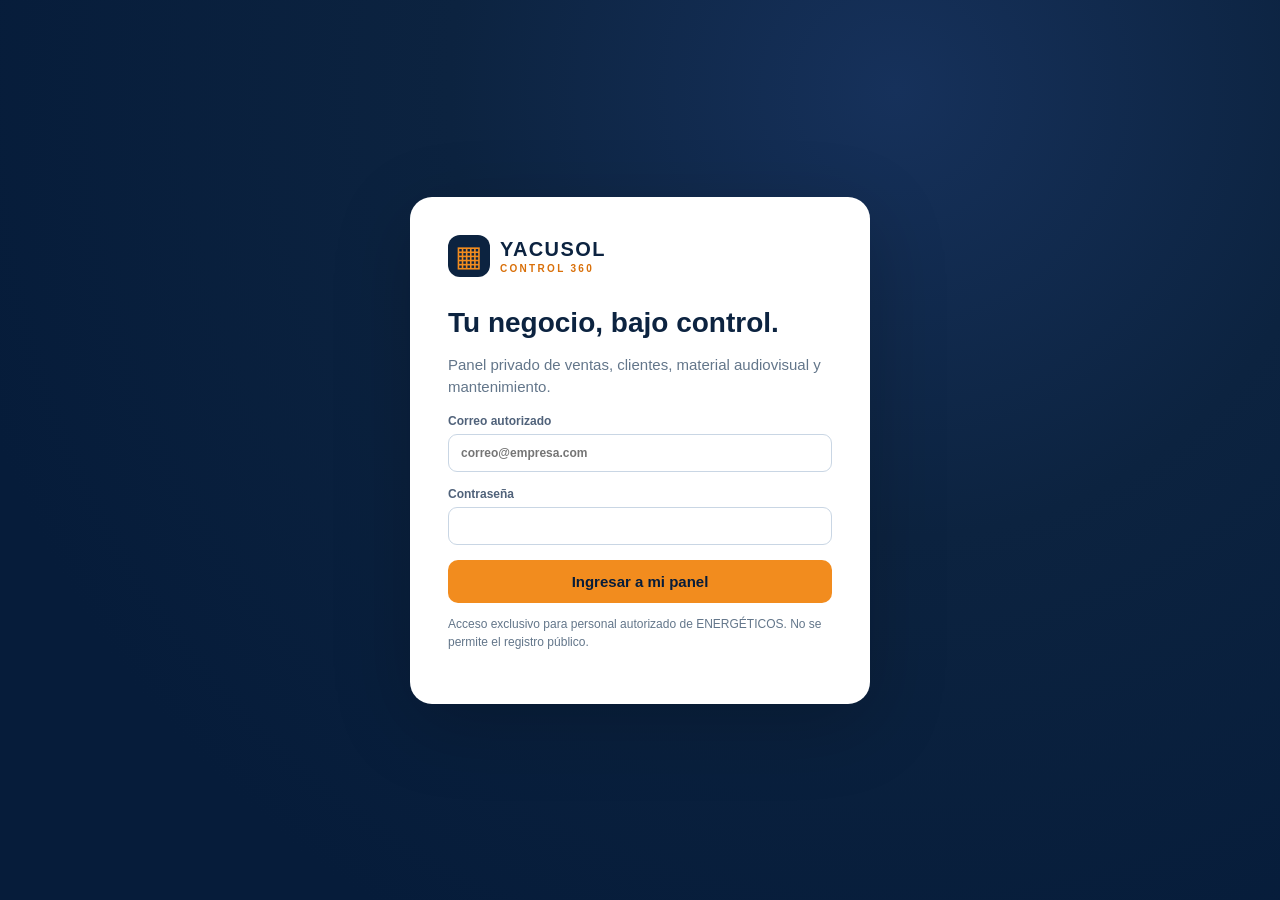
==== control360/index.html @ c2975396 "feat: precio manual por fabricante con fuente, alcance, IGV y confirmación" ====
<!doctype html>
<html lang="es">
<head>
  <meta charset="UTF-8">
  <meta name="viewport" content="width=device-width,initial-scale=1,viewport-fit=cover">
  <meta name="theme-color" content="#0C2340">
  <meta name="robots" content="noindex,nofollow">
  <meta http-equiv="Content-Security-Policy" content="default-src 'self'; connect-src 'self' https://kdlthtyxsmcehxwgjkrn.supabase.co; img-src 'self' data: blob: https://kdlthtyxsmcehxwgjkrn.supabase.co; media-src 'self' blob: https://kdlthtyxsmcehxwgjkrn.supabase.co; script-src 'self'; style-src 'self'; object-src 'none'; base-uri 'none'; form-action 'self'; frame-ancestors 'none'">
  <title>YACUSOL Control 360 · Gestión privada</title>
  <link rel="stylesheet" href="./styles.css?v=20261108-multimarca2">
</head>
<body>
  <div id="login" class="login-layout">
    <div class="login-card">
      <div class="brand"><span class="brand-symbol" aria-hidden="true">▦</span><div><strong>YACUSOL</strong><small>CONTROL 360</small></div></div>
      <h1>Tu negocio, bajo control.</h1>
      <p>Panel privado de ventas, clientes, material audiovisual y mantenimiento.</p>
      <form id="login-form" class="stack">
        <label>Correo autorizado <input type="email" id="email" autocomplete="username" required placeholder="correo@empresa.com"></label>
        <label>Contraseña <input type="password" id="password" autocomplete="current-password" required minlength="6"></label>
        <button type="submit" class="primary">Ingresar a mi panel</button>
      </form>
      <p class="small">Acceso exclusivo para personal autorizado de ENERGÉTICOS. No se permite el registro público.</p>
      <p class="message" id="login-message" aria-live="polite"></p>
    </div>
  </div>

  <div id="app" class="app-shell" hidden>
    <aside class="sidebar" id="sidebar">
      <div class="brand"><span class="brand-symbol" aria-hidden="true">▦</span><div><strong>YACUSOL</strong><small>CONTROL 360</small></div></div>
      <p class="sidebar-label">CENTRO DE OPERACIONES</p>
      <nav class="nav" aria-label="Navegación">
        <button data-tab="inicio" class="active">▦ <span>Resumen</span></button>
        <button data-tab="prospectos">◉ <span>Prospectos</span></button>
        <button data-tab="clientes">♧ <span>Mis clientes</span></button>
        <button data-tab="cotizaciones">▤ <span>Cotizaciones</span></button>
        <button data-tab="ventas">◈ <span>Ventas e instalaciones</span></button>
        <button data-tab="media">▧ <span>Mi álbum de fotos y videos</span></button>
        <button data-tab="ficha">◫ <span>Ficha técnica y visita</span></button>
        <button data-tab="mantenimiento">⚙ <span>Mantenimiento</span></button>
        <button data-tab="campanas">✺ <span>Campañas</span></button>
      </nav>
      <div class="sidebar-bottom"><span id="user-label"></span><button id="logout" class="secondary">Cerrar sesión</button></div>
    </aside>

    <main class="main">
      <header class="topbar">
        <div><p class="eyebrow">ENERGÉTICOS · YACUSOL</p><h1 id="page-heading">Resumen del negocio</h1></div>
        <div class="top-actions"><span class="private-tag">● Panel privado</span><button id="refresh" class="secondary">↻ Actualizar</button></div>
      </header>
      <div id="global-message" class="notice" role="status" hidden></div>

      <section id="tab-inicio" class="tab-pane">
        <div class="hero">
          <div><p class="eyebrow">VISIÓN COMERCIAL</p><h2>De una consulta a un cliente para siempre.</h2><p>Conecta publicaciones reales, cotizaciones, ventas e instalaciones. Programa el mantenimiento y no pierdas ninguna oportunidad.</p></div>
          <div class="hero-sun" aria-hidden="true">☀</div>
        </div>
        <div class="kpi-grid">
          <article class="kpi"><span>Clientes registrados</span><strong id="kpi-clientes">—</strong><small>Fichas privadas</small></article>
          <article class="kpi"><span>Termas instaladas</span><strong id="kpi-instalaciones">—</strong><small>Con fecha de instalación registrada</small></article>
          <article class="kpi"><span>Prospectos registrados</span><strong id="kpi-prospectos">—</strong><small>Contactos captados</small></article>
          <article class="kpi"><span>Cotizaciones enviadas</span><strong id="kpi-cotizaciones">—</strong><small>Propuestas comerciales</small></article>
          <article class="kpi"><span>Ventas registradas</span><strong id="kpi-ventas">—</strong><small>Registro interno</small></article>
          <article class="kpi"><span>Mantenimientos próximos</span><strong id="kpi-mantenimientos">—</strong><small>Próximos 30 días</small></article>
        </div>
        <div class="two-col">
          <article class="panel">
            <div class="panel-title"><h3>Embudo comercial</h3><span class="muted">Etapas de los prospectos</span></div>
            <div id="funnel" class="funnel"></div>
          </article>
          <article class="panel">
            <div class="panel-title"><h3>Mi lista de prioridades</h3><span class="muted">Próximas acciones</span></div>
            <div id="priorities" class="stack"></div>
          </article>
        </div>
      </section>

      <section id="tab-prospectos" class="tab-pane" hidden>
        <div class="section-head"><div><h2>Prospectos y clientes potenciales</h2><p>Cada consulta necesita un siguiente paso y un responsable.</p></div></div>
        <div class="two-col">
          <article class="panel">
            <h3>Registrar una consulta</h3>
            <form id="prospect-form" class="form-grid">
              <label>Nombre del interesado <input name="nombre" required maxlength="160"></label>
              <label>WhatsApp / teléfono <input name="telefono" inputmode="tel" placeholder="519XXXXXXXX"></label>
              <label>Distrito <input name="distrito" placeholder="Huaraz, Independencia..."></label>
              <label>Origen <select name="fuente"><option value="whatsapp">WhatsApp</option><option value="facebook">Facebook</option><option value="instagram">Instagram</option><option value="tiktok">TikTok</option><option value="web">Web</option><option value="referido">Referido</option><option value="manual">Manual</option><option value="otro">Otro</option></select></label>
              <label>Personas en el hogar <input name="personas" type="number" min="1" max="100"></label>
              <label>Campaña <input name="campana" placeholder="Navidad 2026"></label>
              <label class="wide">¿Qué necesita? <textarea name="necesidad" rows="2"></textarea></label>
              <button type="submit" class="primary wide">Guardar prospecto</button>
            </form>
          </article>
          <article class="panel"><h3>Últimos prospectos</h3><div id="prospect-list" class="records"></div></article>
        </div>
      </section>

      <section id="tab-cotizaciones" class="tab-pane" hidden>
        <div class="section-head"><div><h2>Cotizaciones ENERGÉTICOS · 5 marcas</h2><p>Desde esta ventana puedes cotizar rápido a clientes registrados. YACUSOL tiene precios publicados; las demás marcas requieren validación comercial.</p></div><a class="contact-action" href="https://energeticos2023.github.io/YACUSOL/cotizar/" target="_blank" rel="noopener">Cotizador público para clientes</a></div>
        <div class="two-col">
          <article class="panel">
            <h3>Preparar nueva cotización</h3>
            <form id="quote-form" class="form-grid">
              <label class="wide">Cliente registrado
                <select id="quote-customer" name="cliente_id"><option value="">Sin cliente seleccionado</option></select>
              </label>
              <label class="wide">Prospecto, si todavía no es cliente
                <select id="quote-prospect" name="prospecto_id"><option value="">Sin prospecto seleccionado</option></select>
              </label>
              <label class="wide">Emisor legal de la cotización
                <select id="quote-issuer" name="emisor" required>
                  <option value="">Selecciona quien emitirá el comprobante</option>
                  <option value="ryc">Corporación R y C Contratistas Generales S.A.C. · RUC 20533666273</option>
                  <option value="personal">José Rafael Zeña Peche · RUC 10176338216</option>
                </select>
              </label>
              <label class="wide">Marca comercial
                <select id="quote-brand" name="marca" required>
                  <option value="YACUSOL">YACUSOL · precios oficiales publicados</option>
                  <option value="XOLMAX">XOLMAX · precio por confirmar</option>
                  <option value="LUXXOL">LUXXOL · precio por confirmar</option>
                  <option value="INTIPOWER">INTIPOWER · precio por confirmar</option>
                  <option value="TERMOINOX">TERMOINOX · precio por confirmar</option>
                </select>
              </label>
              <label class="wide">Modelo / referencia de fabricante (opcional)
                <input id="quote-model" name="modelo_fabricante" maxlength="160" placeholder="Según ficha técnica o fotografía verificada">
              </label>
              <label class="wide">Capacidad y precio oficial, solo YACUSOL
                <select id="quote-capacity" name="capacidad_l" required>
                  <option value="120">120 litros · S/ 1,700.00</option>
                  <option value="150">150 litros · S/ 1,850.00</option>
                  <option value="200">200 litros · S/ 2,550.00</option>
                  <option value="250">250 litros · S/ 2,800.00</option>
                  <option value="300">300 litros · S/ 3,550.00</option>
                  <option value="400">400 litros · S/ 4,450.00</option>
                  <option value="500">500 litros · S/ 5,700.00</option><option value="0">Otra capacidad · por consultar</option>
                </select>
              </label>
              <div class="wide manual-quote-group" id="quote-manual-block" hidden>
                <h3>Marca sin tarifa oficial cargada</h3>
                <p class="muted small">Ingresa precio y alcance solo después de verificar lista del fabricante/proveedor. Sin precio validado, puedes guardar una solicitud interna, pero no emitirla como cotización formal.</p>
                <div class="form-grid">
                 <label>Precio unitario S/ <input id="quote-manual-price" name="precio_manual" type="number" min="0" step="0.01" placeholder="Pendiente"></label>
                 <label>Fuente verificable del precio <input id="quote-manual-source" name="fuente_precio_manual" maxlength="220" placeholder="Lista / proveedor / fecha"></label>
                 <label class="wide">Componentes incluidos (uno por línea) <textarea id="quote-manual-included" name="componentes_manuales" rows="3" maxlength="1500" placeholder="Según ficha técnica del fabricante"></textarea></label>
                 <label class="wide">Exclusiones (una por línea) <textarea id="quote-manual-excluded" name="exclusiones_manuales" rows="3" maxlength="1500" placeholder="Accesorios, instalación, flete, etc., según oferta"></textarea></label>
                 <label class="wide"><input id="quote-manual-tax" name="igv_manual" type="checkbox"> El importe manual incluye IGV (según comprobación comercial)</label>
                 <label class="wide"><input id="quote-manual-verified" name="validado_manual" type="checkbox"> Confirmo que comprobé precio, alcance y vigencia con fuente comercial autorizada.</label>
                </div>
              </div>
                            <label>Cantidad de termas <input id="quote-quantity" name="cantidad" type="number" min="1" max="100" value="1" required></label>
              <label>Vigencia hasta <input id="quote-expiration" type="date" name="valido_hasta" required></label>
              <label class="wide">Alcance del suministro
                <select id="quote-package" name="paquete">
                  <option value="navidad_2026">Promoción Navidad 2026 · + barra de magnesio y resistencia incluidos</option>
                  <option value="regular">Terma regular · termotanque, tubos y estructura</option>
                </select>
              </label>
              <div class="wide">
                <strong>Adicionales opcionales (no se cobran si ya están incluidos)</strong>
                <div id="quote-extras" class="quote-extra-grid">
                  <label><input type="checkbox" value="magnesio"> Barra de magnesio · S/ 80</label>
                  <label><input type="checkbox" value="resistencia"> Resistencia eléctrica · S/ 110</label>
                  <label><input type="checkbox" value="valvula"> Válvula termostática · S/ 350</label>
                  <label><input type="checkbox" value="tanque5"> Tanque asistente 5 L · S/ 150</label>
                  <label><input type="checkbox" value="tanque10"> Tanque asistente 10 L · S/ 250</label>
                  <label><input type="checkbox" value="controlador"> Controlador electrónico TK · S/ 450</label>
                  <label><input type="checkbox" value="instalacion"> Instalación básica, Huaraz · S/ 200</label>
                </div>
              </div>
              <label class="wide">Condiciones particulares <textarea id="quote-notes" name="notas" rows="3" maxlength="3000" placeholder="Plazo de entrega, ubicación, condiciones de suministro u otras condiciones acordadas"></textarea></label>
              <div class="wide quote-calculation" role="status" aria-live="polite">
                <span>Precio final con IGV (según selección)</span>
                <strong id="quote-live-total">S/ 1,700.00</strong>
                <small>La tarifa publicada se conserva como referencia; confirma disponibilidad y vigencia antes de enviar.</small>
              </div>
              <button type="submit" class="primary wide">Guardar cotización en borrador</button>
            </form>
            <p class="muted small section-gap">Solo YACUSOL tiene precios publicados y verificados. Para XOLMAX, LUXXOL, INTIPOWER y TERMOINOX se registra una solicitud sin precio: no constituye una oferta formal. Los precios, accesorios y fichas de otras marcas requieren verificación.</p>
          </article>
          <article class="panel">
            <h3>Cotizaciones registradas</h3>
            <div id="quote-list" class="records"></div>
            <p class="muted small section-gap">Después de preparar el PDF y compartirlo, marca «Enviada» solo si realmente lo has enviado. WhatsApp no adjunta automáticamente el PDF.</p>
          </article>
        </div>
        <article id="quote-print-sheet" class="quote-document panel section-gap" hidden aria-label="Cotización para imprimir">
          <div id="quote-preview-content"></div>
        </article>
      </section>

      <section id="tab-clientes" class="tab-pane" hidden>
        <div class="section-head"><div><h2>Mis clientes e instalaciones</h2><p>Busca cualquier cliente, consulta sus termas y fechas de próximo mantenimiento.</p></div><span class="status-label" id="client-total-label">0 clientes</span></div>
        <div class="two-col">
                    <article class="panel"><h3>1 · Cliente</h3>
            <form id="customer-form" class="form-grid">
              <label class="wide">Nombre completo <input name="nombre" required minlength="2" maxlength="160"></label>
              <label>Teléfono <input name="telefono" inputmode="tel" placeholder="519XXXXXXXX"></label>
              <label>Distrito <input name="zona" maxlength="160"></label>
              <button type="submit" class="primary wide">Registrar cliente</button>
            </form>
            <form id="edit-customer-form" class="form-grid section-gap" hidden>
              <h3 class="wide">Editar ficha del cliente</h3>
              <input type="hidden" name="id" id="edit-customer-id">
              <label class="wide">Nombre completo<input name="nombre" required minlength="2" maxlength="160"></label>
              <label>Teléfono<input name="telefono" inputmode="tel"></label>
              <label>Distrito<input name="zona" maxlength="160"></label>
              <button type="submit" class="primary">Guardar cambios</button>
              <button type="button" id="cancel-customer-edit" class="secondary">Cancelar</button>
            </form>
          </article>

          <article class="panel">
            <h3>Directorio de clientes</h3>
            <label>Buscar por nombre, distrito o teléfono<input id="client-search" type="search" placeholder="Escribe para buscar"></label>
            <div id="client-directory" class="records client-directory section-gap" aria-live="polite"></div>
            <p class="muted small">Registrar un cliente no significa que ya tenga una terma instalada. Vincula el equipo y su fecha real para calcular la revisión.</p>
          </article>
        </div>
      </section>
      <section id="tab-ventas" class="tab-pane" hidden>
        <div class="section-head"><div><h2>Ventas e instalaciones</h2><p>Cierra ventas reales y registra el equipo instalado sin duplicar operaciones.</p></div></div>
        <div class="two-col">
          <article class="panel"><h3>1 · Registrar venta</h3>
            <form id="sale-form" class="form-grid">
              <label class="wide">Cliente <select name="cliente_id" id="sale-customer" required></select></label>
              <label class="wide">Cotización vinculada <select name="cotizacion_id" id="sale-quote"><option value="">Sin cotización asociada</option></select></label>
              <label>Fecha de venta <input name="fecha" type="date" required></label>
              <label>Monto de venta S/ <input name="monto_total" type="number" step="0.01" min="0.01" required></label>
              <label class="wide">Referencia/comprobante <input name="referencia" maxlength="100" placeholder="N.º pedido, factura, contrato"></label>
              <button type="submit" class="primary wide">Registrar venta en borrador</button>
            </form>
            <p class="muted small">Solo una persona administradora confirma una venta; un borrador no se contabiliza como venta cerrada.</p>
          </article>
        </div>
        <div class="two-col section-gap">
          <article class="panel"><h3>2 · Ventas registradas</h3><div id="sales-list" class="records"></div></article>
          <article class="panel"><h3>3 · Registrar terma instalada</h3>
            <form id="equipment-form" class="form-grid">
              <label class="wide">Cliente <select name="cliente_id" id="equipment-customer" required></select></label>
              <label class="wide">Venta confirmada <select name="venta_id" id="equipment-sale"><option value="">Sin venta vinculada</option></select></label>
              <label>Modelo <input name="modelo" required minlength="2" maxlength="120"></label>
              <label>Capacidad (L) <input name="capacidad_l" type="number" min="1" max="2000" required></label>
              <label>Número de serie <input name="serie" maxlength="100"></label>
              <label>Fecha de instalación <input name="instalado_el" type="date"></label>
              <label class="wide">Revisión cada (meses) <input name="intervalo_meses" type="number" min="1" max="120" value="12" required></label>
              <button class="primary wide" type="submit">Registrar equipo</button>
            </form>
          </article>
        </div>
      </section>
      <section id="tab-media" class="tab-pane" hidden>
        <div class="section-head"><div><h2>Banco de fotos y videos reales</h2><p>Tu propia biblioteca para campañas YACUSOL auténticas.</p></div><span class="status-label">Almacenamiento privado</span></div>
        <div class="two-col">
          <article class="panel">
            <h3>Subir material de una instalación</h3>
            <form id="media-form" class="form-grid">
              <label class="wide upload-control">Seleccionar foto o video original<input type="file" name="archivo" id="media-file" accept="image/jpeg,image/png,image/webp,video/mp4" required></label>
              <label class="wide">Descripción <input name="nombre" required maxlength="160" placeholder="Montaje de terma YACUSOL"></label>
              <label>Zona <input name="zona" placeholder="Distrito o provincia"></label>
              <label class="wide">Cliente de la instalación <select name="cliente_id" id="upload-media-client" required><option value="">Selecciona cliente</option></select></label>
              <label class="wide">Terma específica <select name="equipo_id" id="upload-media-equipment" required><option value="">Selecciona primero el cliente</option></select></label>
              <label class="wide">Servicio de mantenimiento (opcional)
                <select name="mantenimiento_id" id="upload-media-service"><option value="">Foto de instalación o revisión general</option></select>
              </label>
              <label>Categoría técnica <select name="categoria_tecnica" id="upload-media-category" required>
                <option value="vista_general">Vista general</option><option value="acceso">Acceso al área</option>
                <option value="estructura">Estructura y anclajes</option><option value="hidraulica">Tuberías y válvulas</option>
                <option value="electrica">Conexiones eléctricas</option><option value="termotanque_tubos">Termotanque y tubos</option>
                <option value="antes_servicio">Antes de servicio</option><option value="durante_servicio">Durante servicio</option>
                <option value="despues_servicio">Después de servicio</option><option value="otra">Otra</option>
              </select></label>
              <label>Fecha de captura <input name="fecha_captura" type="date" max="2099-12-31"></label>
              <label class="wide">Observación técnica <textarea name="nota_tecnica" maxlength="2000" rows="2" placeholder="Qué muestra, cómo se accede y qué debe verificarse en el sitio"></textarea></label>
              <label>Estado de la obra <select name="etapa_obra"><option value="por_verificar">Por verificar</option><option value="montaje">En montaje</option><option value="instalado">Instalación terminada</option><option value="mantenimiento">Mantenimiento</option></select></label>
              <label class="wide check"><input name="derechos_confirmados" type="checkbox"> Confirmo que este material es propio o que contamos con autorización para conservarlo.</label>
              <label class="wide check"><input name="permiso_publicitario" type="checkbox"> Tenemos autorización expresa para utilizarlo en publicidad.</label>
              <label class="wide">Referencia del consentimiento <input name="evidencia_permiso" placeholder="Archivo o constancia; no incluir datos sensibles"></label>
              <button type="submit" class="primary wide">Subir al archivo privado</button>
            </form>
            <p class="muted small">El archivo no se publica en redes. Un administrador deberá verificar el original y aprobar su uso promocional. Límite: 50 MB por archivo.</p>
          </article>
          <article class="panel"><h3>Archivos y permisos</h3><div id="media-list" class="records"></div></article>
        </div>
        <article class="panel section-gap">
          <div class="panel-title"><h3>Mi álbum privado</h3><span class="muted" id="album-count">0 archivos</span></div>
          <label class="album-filter">Mostrar
            <select id="album-filter">
              <option value="todos">Todas las fotos y videos</option>
              <option value="foto">Solo fotografías</option>
              <option value="video">Solo videos</option>
              <option value="aprobados">Aprobados para publicidad</option>
              <option value="sinvincular">Sin vincular a cliente</option>
            </select>
          </label>
          <div id="media-gallery" class="album-grid" aria-live="polite"></div>
          <p class="muted small">Los originales están protegidos. Las miniaturas se muestran con enlaces temporales, únicamente después de iniciar sesión.</p>
        </article>
      </section>

      <section id="tab-ficha" class="tab-pane" hidden>
        <div class="section-head"><div><h2>Ficha técnica y preparación de visita</h2><p>Álbum privado y plan de trabajo por cliente y terma. Solo equipos autorizados.</p></div></div>
        <article class="panel">
          <label>Seleccionar la terma específica
            <select id="technical-equipment"><option value="">Selecciona un equipo</option></select>
          </label>
          <div id="technical-equipment-summary" class="note section-gap" role="status">Selecciona un equipo para revisar su historial.</div>
          <div class="maintenance-actions section-gap">
            <button id="technical-open-upload" class="secondary" type="button">Subir fotos de esta terma</button>
            <button id="technical-print" class="secondary" type="button">Imprimir ficha de preparación</button>
          </div>
        </article>
        <div class="two-col section-gap">
          <article class="panel">
            <div class="panel-title"><h3>Álbum técnico de esta terma</h3><span id="technical-media-count" class="muted">0 archivos</span></div>
            <div id="technical-gallery" class="album-grid section-gap"></div>
            <p class="muted small">No se muestran imágenes de otras instalaciones. Los originales son privados y no quedan autorizados automáticamente para publicidad.</p>
          </article>
          <article class="panel">
            <h3>Preparación y seguridad</h3>
            <form id="preparation-form" class="form-grid">
              <label class="wide">Acceso al lugar y referencia <textarea name="referencia_acceso" maxlength="600" rows="2" placeholder="Describir acceso observado o pendiente de inspección"></textarea></label>
              <label>Tipo de acceso <select name="tipo_acceso">
                <option value="sin_evaluar">Sin evaluar</option><option value="a_nivel">A nivel</option>
                <option value="escalera_fija">Escalera fija</option><option value="escalera_portatil">Escalera portátil</option>
                <option value="otro">Otro</option></select></label>
              <label>Altura aproximada (m) <input type="number" name="altura_aprox_m" min="0" max="100" step="0.1"></label>
              <label class="wide">Espacio de trabajo <select name="espacio_trabajo">
                <option value="sin_evaluar">Sin evaluar</option><option value="verificar_en_sitio">Verificar en sitio</option>
                <option value="limitado">Limitado</option><option value="restricciones_reportadas">Restricciones reportadas</option></select></label>
              <label class="wide">Riesgos identificados o por verificar <textarea name="riesgos_observados" maxlength="3000" rows="3" placeholder="No inferir riesgos solo a partir de una fotografía. Registrar fuente y necesidad de evaluación"></textarea></label>
              <label class="wide">Herramientas por prever <textarea name="herramientas_prever" maxlength="2000" rows="2" placeholder="Sugeridas, sujetas a evaluación de seguridad"></textarea></label>
              <label class="wide">Repuestos por prever <textarea name="repuestos_prever" maxlength="2000" rows="2" placeholder="Confirmar compatibilidad y necesidad antes de viajar"></textarea></label>
              <label class="wide">Observaciones adicionales <textarea name="observaciones" maxlength="3000" rows="2"></textarea></label>
              <label class="wide">Nivel de comprobación <select name="nivel_verificacion">
                <option value="pendiente">Pendiente</option><option value="revision_documental">Revisión documental (no presencial)</option>
                <option value="verificado_presencial">Verificado presencialmente</option></select></label>
              <button id="preparation-save" class="primary wide" type="submit">Guardar preparación técnica</button>
            </form>
            <p class="muted small">Esta ficha ayuda a planificar. No reemplaza inspección de seguridad, evaluación de acceso, procedimientos ni permisos requeridos para trabajo en altura.</p>
          </article>
        </div>
        <article class="panel section-gap" id="visit-checklist">
          <h3>Lista de verificación antes de desplazarse</h3>
          <p class="muted small">Estas comprobaciones son una guía de preparación; no implican que un riesgo exista o esté controlado.</p>
          <div class="visit-checks">
            <label><input type="checkbox"> Confirmar dirección, contacto y disponibilidad del cliente</label>
            <label><input type="checkbox"> Revisar fotografías reales y correspondencia con la terma</label>
            <label><input type="checkbox"> Verificar medio de acceso, trabajo en altura y autorización de seguridad aplicable</label>
            <label><input type="checkbox"> Comprobar disponibilidad de agua, aislamiento eléctrico y condiciones de intervención</label>
            <label><input type="checkbox"> Revisar compatibilidad de repuestos y herramientas antes de salir</label>
            <label><input type="checkbox"> Coordinar fecha, personal responsable y traslado</label>
          </div>
        </article>
      </section>

      <section id="tab-mantenimiento" class="tab-pane" hidden>
        <div class="section-head"><div><h2>Mantenimiento y posventa</h2><p>Identifica a quién contactar, revisa los vencimientos y conserva un historial técnico verificable.</p></div></div>
        <div class="two-col">
          <article class="panel">
            <div class="panel-title"><h3>Clientes y próximas revisiones</h3><span class="muted">Los contactos son privados</span></div>
            <label class="section-gap">Ver equipos
              <select id="maintenance-filter"><option value="activos">Activos</option><option value="proximos">Próximos 30 días y vencidos</option><option value="todos">Todos, incluidos archivados</option></select>
            </label>
            <div id="equipment-list" class="records section-gap"></div>
            <p class="muted small">Llamar abre el marcador de tu dispositivo. WhatsApp abre el chat; no envía mensajes automáticamente.</p>
          </article>
          <article class="panel">
            <h3>Registrar un mantenimiento realizado</h3>
            <form id="maintenance-form" class="form-grid">
              <label class="wide">Equipo y cliente <select name="equipo_id" id="maintenance-equipment" required></select></label>
              <label>Fecha de servicio <input type="date" name="fecha_realizada" required></label>
              <label>Tipo <select name="tipo"><option value="preventivo">Preventivo</option><option value="correctivo">Correctivo</option></select></label>
              <label class="wide">Observaciones <textarea name="observaciones" rows="2" maxlength="2000"></textarea></label>
              <button class="primary wide" type="submit">Registrar mantenimiento ejecutado</button>
            </form>
            <form id="maintenance-edit-form" class="form-grid section-gap" hidden>
              <h3 class="wide">Corregir mantenimiento existente</h3>
              <input type="hidden" name="id">
              <label>Fecha realizada <input type="date" name="fecha_realizada" required></label>
              <label>Tipo <select name="tipo"><option value="preventivo">Preventivo</option><option value="correctivo">Correctivo</option></select></label>
              <label class="wide">Observaciones <textarea name="observaciones" rows="2" maxlength="2000"></textarea></label>
              <button class="primary" type="submit">Guardar corrección</button>
              <button class="secondary" id="maintenance-edit-cancel" type="button">Cancelar</button>
            </form>
            <h3 class="section-gap">Historial de servicios</h3><div id="maintenance-list" class="records"></div>
            <div class="note"><strong>Recordatorios seguros</strong><p>Esta versión organiza las fechas. No envía mensajes por WhatsApp sin una integración oficial y consentimiento verificado. Eliminar equivale a archivar o anular conservando trazabilidad.</p></div>
          </article>
        </div>
        <article class="panel section-gap">
          <h3>Editar datos de la terma</h3>
          <form id="equipment-edit-form" class="form-grid" hidden>
            <input type="hidden" name="id">
            <label class="wide">Cliente asociado <select name="cliente_id" id="maintenance-edit-client" required></select></label>
            <label>Modelo <input name="modelo" required maxlength="120" minlength="2"></label>
            <label>Capacidad (L) <input name="capacidad_l" type="number" min="1" max="2000" required></label>
            <label>Número de serie <input name="serie" maxlength="100"></label>
            <label>Fecha de instalación <input name="instalado_el" type="date"></label>
            <label class="wide">Intervalo de mantenimiento (meses) <input name="intervalo_meses" type="number" min="1" max="120" required></label>
            <button class="primary" type="submit">Guardar edición</button><button class="secondary" id="equipment-edit-cancel" type="button">Cancelar</button>
          </form>
          <p class="muted" id="equipment-edit-hint">Selecciona «Editar equipo» en la lista. Solo el administrador puede modificar y archivar instalaciones.</p>
        </article>
      </section>

      <section id="tab-campanas" class="tab-pane" hidden>
        <div class="section-head"><div><h2>Marketing inteligente</h2><p>Las mejores fotografías originales, convertidas en campañas medibles.</p></div></div>
        <div class="two-col">
          <article class="panel"><h3>Material apto para anuncios</h3><div id="approved-media" class="records"></div><p class="muted small">Una carga no implica aprobación para publicidad ni acceso automático del asistente de IA.</p></article>
          <article class="panel"><h3>Resultados por canal de adquisición</h3><div id="channel-performance" class="records"></div><p class="muted small">Se calculan con prospectos y cotizaciones asociados. Los cierres se contabilizan únicamente al confirmar la venta.</p></article>
          <article class="panel"><h3>Proceso de publicación</h3><ol class="flow-steps"><li>Fotografía o video original</li><li>Consentimiento y verificación</li><li>Aprobación administrativa</li><li>Diseño YACUSOL y control de marca</li><li>Metricool en las redes autorizadas</li><li>Prospecto → Cotización → Venta</li></ol><div class="note"><strong>Agente de IA</strong><p>La lectura automática del archivo privado aún necesita un conector autorizado. La aplicación no revela fotos a una IA sin ese permiso.</p></div></article>
        </div>
      </section>
      <footer>ENERGÉTICOS CONTROL 360 · Versión multimarca 2026-11-08 · Datos y precios verificables.</footer>
    </main>
  </div>
  <script src="./app.js?v=20261108-multimarca2" defer></script>
</body>
</html>
---- control360/styles.css ----
:root{font-family:Arial,Helvetica,sans-serif;color:#0c2340;background:#f3f7fc;font-synthesis:none;font-size:15px}*{box-sizing:border-box}body{margin:0;min-height:100vh}button,input,select,textarea{font:inherit}button{cursor:pointer}button:disabled{opacity:.5;cursor:not-allowed}[hidden]{display:none!important}.login-layout{min-height:100vh;display:grid;place-items:center;padding:24px;background:radial-gradient(circle at 70% 10%,#16315b 0%,#0c2340 37%,#061c3a 80%)}.login-card{width:min(100%,460px);background:#fff;border-radius:22px;padding:38px;box-shadow:0 20px 80px #0003}.login-card h1{font-size:28px;margin:30px 0 6px}.login-card p{color:#63768a;line-height:1.5}.brand{display:flex;align-items:center;gap:10px;font-size:20px;letter-spacing:.07em}.brand small{display:block;letter-spacing:.23em;font-size:10px;color:#d9700a;font-weight:700;margin-top:2px}.brand-symbol{height:42px;width:42px;border-radius:12px;background:#0c2340;color:#f28c1e;display:grid;place-items:center;font-size:29px}.stack{display:grid;gap:15px}.stack:empty:after{content:"No hay acciones pendientes en este módulo";color:#7e8a96}.small{font-size:12px}.message{color:#ac4c1a}.app-shell{display:grid;grid-template-columns:245px minmax(0,1fr);min-height:100vh}.sidebar{background:#061c3a;padding:26px 17px;color:#fff;display:flex;flex-direction:column;gap:20px}.sidebar .brand{padding:4px 7px 20px}.sidebar .brand-symbol{background:#16315b}.sidebar-label{color:#96aeca;letter-spacing:.12em;font-size:10px;margin:12px 14px 0}.nav{display:grid;gap:5px}.nav button{border:0;border-radius:10px;color:#c9d6e4;text-align:left;background:transparent;padding:12px 14px;display:flex;gap:12px;align-items:center;font-weight:600}.nav button:hover,.nav button.active{background:#16315b;color:#fff}.nav button.active{border-left:3px solid #f28c1e}.sidebar-bottom{margin-top:auto;border-top:1px solid #244366;padding:18px 9px;display:grid;gap:14px;font-size:12px;overflow-wrap:anywhere}.sidebar-bottom button{border-color:#507090;color:#fff;background:transparent}.main{min-width:0;padding:32px clamp(16px,3.3vw,50px);max-width:1600px;width:100%;margin:0 auto}.topbar{display:flex;justify-content:space-between;align-items:center;gap:18px;margin-bottom:26px}.topbar h1{font-size:25px;margin:4px 0 0}.eyebrow{font-size:11px;color:#d9700a;font-weight:bold;letter-spacing:.13em;margin:0}.top-actions{display:flex;align-items:center;gap:12px}.private-tag{color:#40715a;font-size:12px;font-weight:bold}.hero{padding:28px 30px;background:linear-gradient(110deg,#0c2340,#16315b);color:#fff;border-radius:20px;display:flex;justify-content:space-between;gap:20px;overflow:hidden}.hero h2{font-size:29px;line-height:1.2;max-width:500px;margin:10px 0}.hero p:not(.eyebrow){line-height:1.55;max-width:600px;color:#d9e6f3}.hero-sun{font-size:130px;color:#ffc220;line-height:1;opacity:.7;transform:rotate(-12deg)}.kpi-grid{display:grid;grid-template-columns:repeat(4,minmax(0,1fr));gap:15px;margin:20px 0}.kpi{background:white;padding:21px;border:1px solid #e3eaf3;border-radius:15px;display:grid;gap:11px;box-shadow:0 4px 18px #0c234009}.kpi span{font-size:13px;color:#68788c}.kpi strong{font-size:32px;line-height:1}.kpi small{font-size:11px;color:#91a0b1}.two-col{display:grid;grid-template-columns:minmax(0,1fr) minmax(0,1fr);gap:19px}.panel{background:white;border:1px solid #e3eaf3;border-radius:17px;padding:22px;min-width:0}.panel h3{margin:0 0 18px;font-size:17px}.panel-title{display:flex;align-items:center;justify-content:space-between;gap:8px}.muted{color:#78889b}.form-grid{display:grid;grid-template-columns:repeat(2,minmax(0,1fr));gap:13px}.form-grid label,.stack label{display:grid;gap:6px;font-size:12px;color:#50627a;font-weight:700}.form-grid .wide{grid-column:1/-1}input,select,textarea{width:100%;border:1px solid #c9d6e4;border-radius:9px;padding:11px 12px;background:#fff;color:#0c2340;min-width:0}input:focus,select:focus,textarea:focus{outline:2px solid #f28c1e;outline-offset:1px}textarea{resize:vertical}.check{grid-template-columns:18px 1fr!important;align-items:start;font-weight:400!important;line-height:1.5}.check input{width:18px;height:18px;accent-color:#0c2340}.upload-control{border:2px dashed #9db1c5;padding:17px;border-radius:12px;background:#f7faff}.upload-control input{padding:8px;margin-top:6px}button.primary{background:#f28c1e;color:#061c3a;border:0;border-radius:10px;font-weight:800;padding:13px 17px;transition:filter .2s}button.primary:hover{filter:brightness(.95)}button.secondary{border:1px solid #c9d6e4;border-radius:9px;padding:10px 13px;background:#fff;color:#0c2340;font-weight:700}.section-head{display:flex;justify-content:space-between;align-items:center;margin-bottom:20px}.section-head h2{font-size:22px;margin:0 0 8px}.section-head p{color:#78889b;margin:0}.records{display:grid;gap:10px;max-height:575px;overflow-y:auto}.records:empty:after{content:"No hay registros disponibles";display:block;color:#78889b;border:1px dashed #d2dfed;border-radius:12px;padding:22px;text-align:center}.record{padding:13px 14px;border-radius:11px;border:1px solid #e5ebf3;background:#fff;display:grid;gap:6px}.record-head{display:flex;justify-content:space-between;align-items:center;gap:12px}.record strong{font-size:13px;overflow-wrap:anywhere}.record p{margin:0;color:#68788c;font-size:12px;line-height:1.4;overflow-wrap:anywhere}.record button{font-size:11px;padding:7px 10px;border-radius:8px;background:#fff;border:1px solid #c9d6e4;color:#0c2340;justify-self:start}.pill{display:inline-block;border-radius:99px;font-size:10px;font-weight:700;background:#eaf1f7;color:#0c2340;padding:5px 8px;white-space:nowrap}.pill.success{background:#e7f3ee;color:#216a4c}.pill.warning{background:#fff1d9;color:#885900}.status-label{background:#eaf1f7;color:#0c2340;padding:8px 12px;border-radius:50px;font-size:12px}.flow-steps{line-height:2.2;padding-left:24px;color:#3a4f67}.flow-steps li::marker{color:#d9700a;font-weight:bold}.note{padding:13px;background:#f3f7fc;border-left:3px solid #f28c1e;margin-top:18px;border-radius:6px;font-size:12px;line-height:1.6}.note p{margin:5px 0 0}.notice{border:1px solid #d7b477;background:#fff9e8;border-radius:11px;padding:13px 16px;color:#81572c;margin-bottom:20px;line-height:1.45}.funnel{display:grid;gap:12px}.funnel-item{display:flex;align-items:center;gap:10px;font-size:12px;color:#50627a}.funnel-label{width:92px;flex-shrink:0}.funnel-track{flex:1;height:13px;border-radius:99px;background:#f1f5fb;overflow:hidden}.funnel-bar{height:100%;background:#f28c1e;border-radius:99px}.funnel-number{width:26px;text-align:right;font-weight:bold}footer{padding:32px 0 12px;color:#9da9b7;font-size:11px}.tab-pane{animation:enter .15s ease-out}@keyframes enter{from{opacity:.5}to{opacity:1}}@media(max-width:1100px){.kpi-grid{grid-template-columns:repeat(2,1fr)}}@media(max-width:850px){.app-shell{grid-template-columns:1fr}.sidebar{padding:15px 12px;gap:8px}.sidebar .brand{padding:0 4px}.sidebar-label,.sidebar-bottom{display:none}.nav{display:flex;overflow-x:auto;gap:5px}.nav button{flex:0 0 auto;padding:9px}.main{padding:18px}.topbar{align-items:start}.hero-sun{font-size:85px}.two-col{grid-template-columns:1fr}}@media(max-width:460px){.login-card{padding:23px}.form-grid{grid-template-columns:1fr}.form-grid .wide{grid-column:auto}.hero{padding:21px}.hero h2{font-size:24px}.hero-sun{display:none}.topbar h1{font-size:21px}.private-tag{display:none}.kpi{padding:16px}.kpi strong{font-size:27px}.nav button{font-size:12px}.panel{padding:17px}}

.funnel-meter{flex:1;width:100%;height:13px;appearance:none;accent-color:#f28c1e;border:0;border-radius:99px;overflow:hidden;background:#f1f5fb}.funnel-meter::-webkit-progress-bar{background:#f1f5fb;border-radius:99px}.funnel-meter::-webkit-progress-value{background:#f28c1e;border-radius:99px}.funnel-meter::-moz-progress-bar{background:#f28c1e;border-radius:99px}

.section-gap{margin-top:18px}.records select{font-size:12px;padding:7px 9px;margin-top:7px}.records .record button+button{margin-top:5px}

/* Directorio YACUSOL y album privado */
.client-directory{max-height:650px}
.client-directory .record{gap:10px}
.due-emphasis{font-weight:700!important;color:#ab5a05!important}
.album-filter{display:flex;align-items:center;gap:14px;font-size:12px;font-weight:700;justify-content:flex-end;margin:14px 0}
.album-filter select{width:min(100%,280px)}
.album-grid{display:grid;grid-template-columns:repeat(auto-fill,minmax(205px,1fr));gap:16px}
.album-grid:empty:after{content:"No hay archivos para mostrar";color:#78889b;padding:20px}
.album-card{border:1px solid #dbe5ef;border-radius:15px;overflow:hidden;background:#fff;display:flex;flex-direction:column;box-shadow:0 4px 14px #061c3a0d;min-width:0}
.album-preview{height:190px;display:flex;align-items:center;justify-content:center;background:#e8f0fa;font-size:12px;color:#68788c;text-align:center;padding:8px}
.album-image{width:100%;height:100%;object-fit:cover;display:block;border-radius:7px}
.album-details{display:flex;flex-direction:column;align-items:flex-start;gap:9px;padding:13px;flex:1}
.album-details strong{font-size:13px;line-height:1.4;overflow-wrap:anywhere}
.album-details p{font-size:11px;color:#78889b;line-height:1.45;margin:0;overflow-wrap:anywhere}
.album-details button{margin-top:auto;border:1px solid #c9d6e4;border-radius:8px;background:#fff;color:#0c2340;padding:9px 11px;font-weight:700;font-size:11px}
@media(max-width:520px){.album-grid{grid-template-columns:repeat(2,minmax(0,1fr));gap:9px}.album-preview{height:130px}.album-details{padding:10px}.album-filter{display:grid;justify-content:stretch}.album-filter select{width:100%}}

/* Posventa: contactos privados y acciones de registro */
.phone-display{font-weight:700;color:#061c3a!important;font-size:13px!important}
.maintenance-actions{display:flex;flex-wrap:wrap;gap:8px;margin-top:8px}
.maintenance-actions button,.contact-action{border:1px solid #c9d6e4;border-radius:8px;background:#fff;color:#0c2340;font-weight:700;font-size:12px;padding:9px 12px;text-decoration:none;display:inline-flex;align-items:center;justify-content:center;min-height:38px}
.contact-action{background:#16315b;color:#fff;border-color:#16315b}
.contact-action.whatsapp{background:#25d366;border-color:#25d366;color:#061c3a}
.maintenance-actions button:hover,.contact-action:hover{filter:brightness(.93)}
#equipment-list .record{padding:17px}
#equipment-list .record p{line-height:1.55}
#equipment-edit-form,#maintenance-edit-form{background:#f3f7fc;border:1px solid #c9d6e4;padding:17px;border-radius:12px}
@media(max-width:560px){.maintenance-actions{display:grid;grid-template-columns:repeat(2,minmax(0,1fr))}.maintenance-actions>*{width:100%}}

/* Expediente privado de cada terma y ficha de visita */
#tab-ficha .album-card{max-width:100%}
#technical-equipment-summary{line-height:1.65}
#technical-equipment-summary p{margin:5px 0 0}
#technical-gallery .album-card p{overflow-wrap:anywhere}
#preparation-form[hidden]{display:none}
.media-technical-fields{display:grid;gap:9px;margin-top:10px;padding:11px;border-radius:10px;background:#f3f7fc;border:1px solid #dee8f3}
.media-technical-fields select,.media-technical-fields textarea{font-size:12px;width:100%}
.media-technical-fields button{border:1px solid #0c2340;color:#0c2340;background:#fff;padding:9px 11px}
.visit-checks{display:grid;grid-template-columns:repeat(2,minmax(0,1fr));gap:12px}
.visit-checks label{display:flex;gap:10px;align-items:start;font-size:13px;line-height:1.4}
.visit-checks input{width:17px;height:17px;flex:0 0 auto;accent-color:#d9700a}
#tab-ficha .two-col{align-items:start}
@media(max-width:690px){.visit-checks{grid-template-columns:1fr}}
@media print{
  @page{size:A4;margin:12mm}
  body{background:#fff;color:#0c2340;font:11pt Arial, sans-serif}
  .sidebar,.topbar,.main>footer,.notice,.tab-pane:not(#tab-ficha),#technical-open-upload,
  #technical-print,#preparation-save,.maintenance-actions button,.maintenance-actions a,
  #tab-ficha .section-head p{display:none!important}
  .app-shell{display:block!important;min-height:auto}
  .main{padding:0!important;max-width:none!important;width:100%}
  #tab-ficha,#tab-ficha[hidden]{display:block!important}
  #tab-ficha .two-col{display:block}
  #tab-ficha .panel{border:none;box-shadow:none;padding:8px 0;break-inside:avoid}
  #tab-ficha .section-head{margin-bottom:8px}
  #tab-ficha .section-head h2{font-size:17pt}
  #tab-ficha .album-grid{grid-template-columns:repeat(3,minmax(0,1fr))}
  #tab-ficha .album-preview{height:125px}
  #tab-ficha .album-details{padding:6px}
  #tab-ficha .album-details button{display:none}
  #tab-ficha label{font-size:9pt}
  #tab-ficha input,#tab-ficha select,#tab-ficha textarea{border:1px solid #bbc6d0;padding:5px;font:9pt Arial}
  #tab-ficha .form-grid{grid-template-columns:repeat(2,minmax(0,1fr));gap:7px}
  #tab-ficha .visit-checks{grid-template-columns:repeat(2,minmax(0,1fr))}
  .album-card{break-inside:avoid}
}

/* Cotizador ENERGETICOS / YACUSOL: catalogo y cotizacion comercial */
.quote-extra-grid{display:grid;grid-template-columns:repeat(2,minmax(0,1fr));gap:9px;margin-top:12px}
.quote-extra-grid label{display:flex;gap:9px;align-items:start;padding:10px;border:1px solid #dce7f2;border-radius:8px;line-height:1.35;font-size:12px!important;font-weight:500!important}
.quote-extra-grid input{width:18px;height:18px;min-width:18px;accent-color:#0c2340;padding:0}
.quote-extra-grid input:disabled{opacity:.5}
.quote-calculation{background:#eff5fb;border-left:4px solid #f28c1e;display:grid;gap:5px;padding:16px;border-radius:9px}
.quote-calculation>span{font-size:13px}.quote-calculation>strong{font-size:31px;color:#0c2340}.quote-calculation>small{font-size:11px;color:#78889b}
.quote-document{margin-top:20px;background:#fff;color:#152941;max-width:900px;padding:35px 40px;font-family:Arial,sans-serif;line-height:1.5}
.quote-document p{text-align:justify}
.quote-letterhead{text-align:center;border-bottom:3px solid #f28c1e;padding-bottom:16px;margin-bottom:17px}
.quote-letterhead p{text-align:center;margin:3px 0;font-size:12px}
.quote-letter-brand{display:grid;gap:3px;letter-spacing:.1em}
.quote-letter-brand strong{font-size:21px;color:#0c2340}
.quote-letter-brand span{font-size:10px;color:#d9700a}
.quote-letterhead h2{margin:14px 0;font-size:24px}
.quote-meta{display:grid;grid-template-columns:repeat(2,minmax(0,1fr));gap:6px 20px;background:#f4f7fb;border-radius:8px;padding:14px;margin:13px 0 19px;font-size:12px}
.quote-section{margin-top:18px;break-inside:avoid}
.quote-section h4{color:#0c2340;border-bottom:1px solid #dae4f0;padding-bottom:5px;margin:7px 0;font-size:14px}
.quote-section ul{padding-left:20px;margin:7px 0}
.quote-section li{margin-bottom:4px;text-align:justify}
.quote-table{width:100%;border-collapse:collapse;table-layout:fixed;margin:15px 0}
.quote-table th{background:#0c2340;color:#fff;font-size:11px;padding:9px;text-align:left}
.quote-table td{padding:9px;border-bottom:1px solid #dce4ed;font-size:11px;overflow-wrap:anywhere}
.quote-table th:first-child{width:49%}
.quote-table td:not(:first-child),.quote-table th:not(:first-child){text-align:right}
.quote-sum{display:flex;align-items:center;justify-content:space-between;gap:12px;background:#f2f5fa;padding:12px 15px;border-left:4px solid #f28c1e}
.quote-sum strong:last-child{font-size:20px;color:#0c2340}
.quote-preview-actions{display:flex;flex-wrap:wrap;gap:10px;margin:0 0 16px}
.quote-preview-actions button{border:1px solid #c5d4e2;border-radius:9px;background:#fff;color:#0c2340;font-weight:700;padding:10px 12px}
.quote-preview-actions button:first-child{background:#f28c1e;border-color:#f28c1e}
@media(max-width:640px){.quote-extra-grid,.quote-meta{grid-template-columns:1fr}.quote-document{padding:18px}.quote-table th,.quote-table td{padding:6px;font-size:10px}}
@media print{
 body.print-quote .sidebar,body.print-quote .topbar,body.print-quote footer,body.print-quote .notice,
 body.print-quote #tab-cotizaciones>.section-head,body.print-quote #tab-cotizaciones>.two-col,
 body.print-quote .quote-preview-actions,body.print-quote .quote-document button,
 body.print-quote .tab-pane:not(#tab-cotizaciones),body.print-quote #tab-ficha{display:none!important}
 body.print-quote #tab-cotizaciones,body.print-quote #quote-print-sheet{display:block!important}
 body.print-quote .main{max-width:none!important;width:100%;margin:0;padding:0}
 body.print-quote #quote-print-sheet{padding:0!important;margin:0;border:0;box-shadow:none;max-width:none}
 body.print-quote .app-shell{display:block!important}
 body.print-quote .quote-letterhead{margin-top:0}
 body.print-quote .quote-section{break-inside:avoid}
 body.print-quote .quote-document{font-size:10.5pt}
 body.print-quote .quote-table thead{display:table-header-group}
}
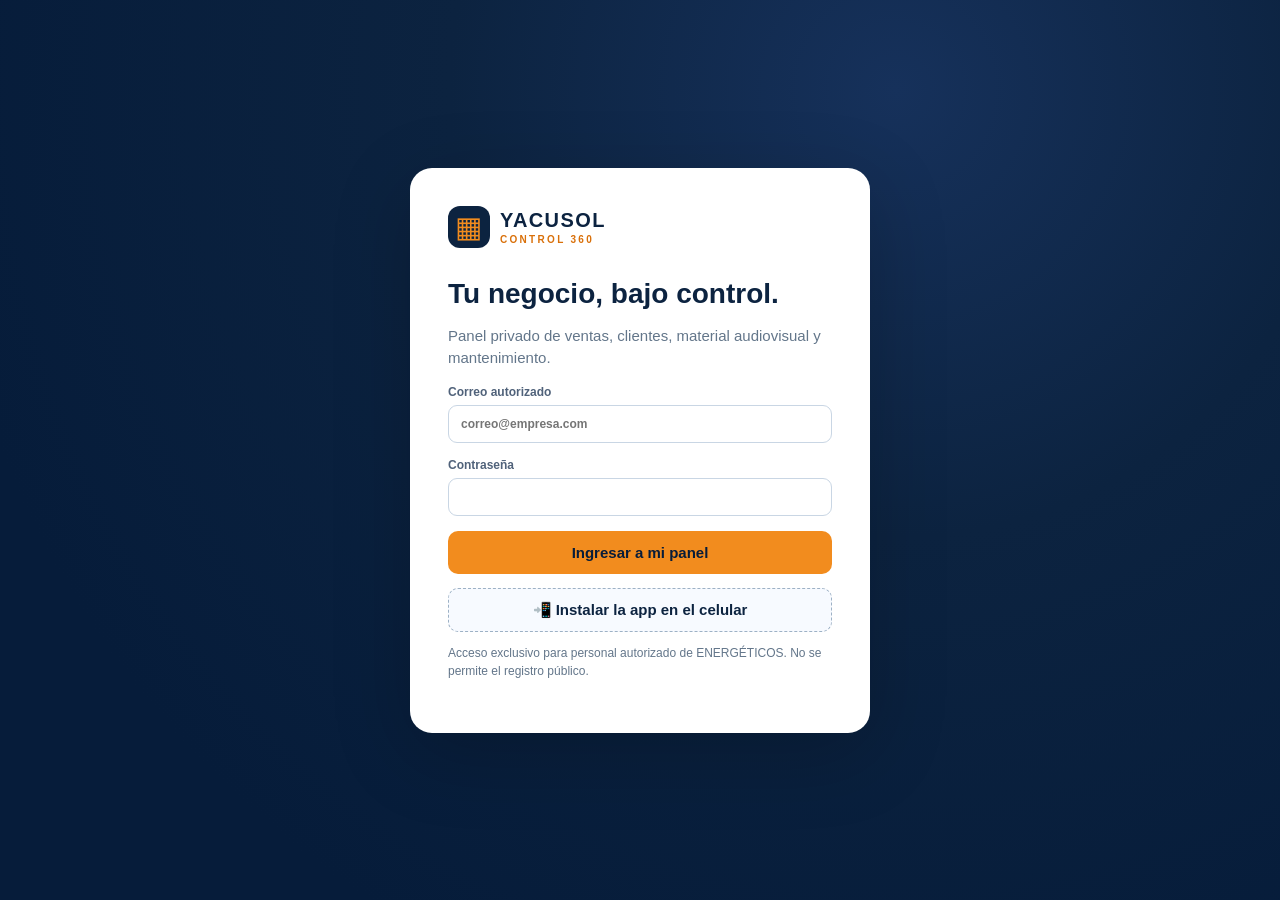
==== commit 10ccf837: "Control 360: instalación como app en iPhone y Android (PWA) - manifest.webmanifest con alcance /cont" ====
--- a/control360/index.html
+++ b/control360/index.html
@@ -5,9 +5,18 @@
   <meta name="viewport" content="width=device-width,initial-scale=1,viewport-fit=cover">
   <meta name="theme-color" content="#0C2340">
   <meta name="robots" content="noindex,nofollow">
-  <meta http-equiv="Content-Security-Policy" content="default-src 'self'; connect-src 'self' https://kdlthtyxsmcehxwgjkrn.supabase.co; img-src 'self' data: blob: https://kdlthtyxsmcehxwgjkrn.supabase.co; media-src 'self' blob: https://kdlthtyxsmcehxwgjkrn.supabase.co; script-src 'self'; style-src 'self'; object-src 'none'; base-uri 'none'; form-action 'self'; frame-ancestors 'none'">
+  <meta http-equiv="Content-Security-Policy" content="default-src 'self'; connect-src 'self' https://kdlthtyxsmcehxwgjkrn.supabase.co; img-src 'self' data: blob: https://kdlthtyxsmcehxwgjkrn.supabase.co; media-src 'self' blob: https://kdlthtyxsmcehxwgjkrn.supabase.co; script-src 'self'; style-src 'self'; object-src 'none'; base-uri 'none'; form-action 'self';">
   <title>YACUSOL Control 360 · Gestión privada</title>
-  <link rel="stylesheet" href="./styles.css?v=20261108-multimarca2">
+  <link rel="manifest" href="./manifest.webmanifest">
+  <link rel="icon" type="image/png" sizes="32x32" href="./icons/favicon-32.png">
+  <link rel="icon" type="image/png" sizes="192x192" href="./icons/icon-192.png">
+  <link rel="apple-touch-icon" href="./icons/apple-touch-icon.png">
+  <meta name="mobile-web-app-capable" content="yes">
+  <meta name="apple-mobile-web-app-capable" content="yes">
+  <meta name="apple-mobile-web-app-title" content="Control 360">
+  <meta name="apple-mobile-web-app-status-bar-style" content="black">
+  <meta name="application-name" content="Control 360">
+  <link rel="stylesheet" href="./styles.css?v=20261109-pwa1">
 </head>
 <body>
   <div id="login" class="login-layout">
@@ -20,6 +29,7 @@
         <label>Contraseña <input type="password" id="password" autocomplete="current-password" required minlength="6"></label>
         <button type="submit" class="primary">Ingresar a mi panel</button>
       </form>
+      <button type="button" id="install-login" class="install-button">📲 Instalar la app en el celular</button>
       <p class="small">Acceso exclusivo para personal autorizado de ENERGÉTICOS. No se permite el registro público.</p>
       <p class="message" id="login-message" aria-live="polite"></p>
     </div>
@@ -36,7 +46,7 @@
         <button data-tab="cotizaciones">▤ <span>Cotizaciones</span></button>
         <button data-tab="ventas">◈ <span>Ventas e instalaciones</span></button>
         <button data-tab="media">▧ <span>Mi álbum de fotos y videos</span></button>
-        <button data-tab="ficha">◫ <span>Ficha técnica y visita</span></button>
+        <button data-tab="ficha">◫ <span>Ficha / instalador y pruebas</span></button>
         <button data-tab="mantenimiento">⚙ <span>Mantenimiento</span></button>
         <button data-tab="campanas">✺ <span>Campañas</span></button>
       </nav>
@@ -46,7 +56,7 @@
     <main class="main">
       <header class="topbar">
         <div><p class="eyebrow">ENERGÉTICOS · YACUSOL</p><h1 id="page-heading">Resumen del negocio</h1></div>
-        <div class="top-actions"><span class="private-tag">● Panel privado</span><button id="refresh" class="secondary">↻ Actualizar</button></div>
+        <div class="top-actions"><span class="private-tag">● Panel privado</span><button type="button" id="install-app" class="secondary install-top">📲 Instalar app</button><button id="refresh" class="secondary">↻ Actualizar</button></div>
       </header>
       <div id="global-message" class="notice" role="status" hidden></div>
 
@@ -171,7 +181,7 @@
               </div>
               <label class="wide">Condiciones particulares <textarea id="quote-notes" name="notas" rows="3" maxlength="3000" placeholder="Plazo de entrega, ubicación, condiciones de suministro u otras condiciones acordadas"></textarea></label>
               <div class="wide quote-calculation" role="status" aria-live="polite">
-                <span>Precio final con IGV (según selección)</span>
+                <span>Precio de cotización (IGV según condición verificada)</span>
                 <strong id="quote-live-total">S/ 1,700.00</strong>
                 <small>La tarifa publicada se conserva como referencia; confirma disponibilidad y vigencia antes de enviar.</small>
               </div>
@@ -246,9 +256,15 @@
               <label>Fecha de instalación <input name="instalado_el" type="date"></label>
               <label class="wide">Revisión cada (meses) <input name="intervalo_meses" type="number" min="1" max="120" value="12" required></label>
               <button class="primary wide" type="submit">Registrar equipo</button>
-            </form>
-          </article>
-        </div>
+              <p class="muted small wide">Importante: registrar el equipo no identifica automáticamente al instalador. Después completa el acta de instalación y sus pruebas con el técnico responsable real.</p>
+            </form>
+          </article>
+        </div>
+        <article class="panel section-gap" id="installation-team-panel">
+          <div class="panel-title"><h3>4 · Técnico instalador de cada terma</h3><span class="status-label">Trazabilidad por equipo</span></div>
+          <p class="muted small">Aquí puedes consultar quién instaló cada terma. Si figura «Sin registrar», utiliza el botón de su ficha para identificar al técnico, fecha, participantes y evidencias. Solo una persona administradora o un técnico asignado podrá guardar un acta; ventas puede consultar.</p>
+          <div id="installation-team-list" class="records section-gap" aria-live="polite"></div>
+        </article>
       </section>
       <section id="tab-media" class="tab-pane" hidden>
         <div class="section-head"><div><h2>Banco de fotos y videos reales</h2><p>Tu propia biblioteca para campañas YACUSOL auténticas.</p></div><span class="status-label">Almacenamiento privado</span></div>
@@ -311,6 +327,70 @@
             <button id="technical-print" class="secondary" type="button">Imprimir ficha de preparación</button>
           </div>
         </article>
+        <div class="two-col section-gap" id="actas-installation-section">
+          <article class="panel">
+            <h3>Acta de instalación y puesta en servicio</h3>
+            <p class="muted small">Identifica al responsable, documenta las verificaciones y conserva cada actuación con fecha, autor y antecedentes. No es un certificado de conformidad ni sustituye el protocolo del fabricante.</p>
+            <form id="installation-act-form" class="form-grid" hidden>
+              <label>Actuación <select name="tipo_evento" required>
+                <option value="instalacion">Instalación</option><option value="puesta_servicio">Pruebas y puesta en servicio</option>
+                <option value="inspeccion">Inspección</option><option value="correccion">Subsanación documentada</option>
+              </select></label>
+              <label>Fecha del trabajo <input name="fecha_trabajo" type="date" required></label>
+              <label class="wide">Técnico instalador / responsable principal <input name="tecnico_principal" minlength="2" maxlength="160" placeholder="Nombre y apellidos reales" required></label>
+              <label>Empresa o contratista instalador <input name="empresa_instaladora" maxlength="160" placeholder="Razón social, si consta"></label>
+              <label>Responsable de las pruebas <input name="responsable_pruebas" maxlength="160" placeholder="Nombre de quien realizó las pruebas"></label>
+              <label class="wide">Ayudantes / técnicos participantes <input name="tecnicos_apoyo" maxlength="500" placeholder="Nombres o función, según evidencia"></label>
+              <label>Referencia de orden o servicio <input name="orden_referencia" maxlength="120" placeholder="OT / guía / acta"></label>
+              <label>Fuente de información <select name="fuente_registro" required>
+                <option value="declaracion">Declaración de responsable (pendiente contrastar)</option>
+                <option value="presencial">Registro presencial</option><option value="acta_documental">Acta o parte documental</option>
+                <option value="historico">Reconstrucción histórica</option>
+              </select></label>
+              <label>Tipo de sistema <select name="tipo_sistema" required>
+                <option value="sin_verificar">Por verificar</option>
+                <option value="baja_presion">Baja presión / venteo</option>
+                <option value="presurizado">Presurizado</option><option value="otro">Otro diseño</option>
+              </select></label>
+              <label class="wide">Componentes, accesorios y repuestos instalados <textarea name="componentes_accesorios" maxlength="3000" rows="2" placeholder="Marca/modelo, tubos, tanque, estructura, barra de Mg, resistencia, válvulas, aislación, repuestos. Distinguir instalado de suministrado."></textarea></label>
+              <fieldset class="wide" style="border:1px solid #c9d6e4;border-radius:10px;padding:12px;display:grid;gap:10px;">
+                <legend>Verificaciones técnicas (registrar solo lo comprobado)</legend>
+                <div id="installation-checks" class="form-grid">
+                  <label>Seguridad del área y acceso<select name="verificacion_acceso"><option value="sin_verificar">Sin verificar</option><option value="conforme">Verificado conforme</option><option value="observado">Con observaciones</option><option value="no_aplica">No aplica justificado</option></select></label>
+                  <label>Soporte y anclajes<select name="verificacion_estructura"><option value="sin_verificar">Sin verificar</option><option value="conforme">Verificado conforme</option><option value="observado">Con observaciones</option><option value="no_aplica">No aplica justificado</option></select></label>
+                  <label>Ubicación, orientación y sombras<select name="verificacion_ubicacion"><option value="sin_verificar">Sin verificar</option><option value="conforme">Verificado conforme</option><option value="observado">Con observaciones</option><option value="no_aplica">No aplica justificado</option></select></label>
+                  <label>Alimentación y conexiones hidráulicas<select name="verificacion_hidraulica"><option value="sin_verificar">Sin verificar</option><option value="conforme">Verificado conforme</option><option value="observado">Con observaciones</option><option value="no_aplica">No aplica justificado</option></select></label>
+                  <label>Venteo / alivio adecuado al diseño<select name="verificacion_seguridad_presion"><option value="sin_verificar">Sin verificar</option><option value="conforme">Verificado conforme</option><option value="observado">Con observaciones</option><option value="no_aplica">No aplica justificado</option></select></label>
+                  <label>Estanqueidad y pérdidas<select name="verificacion_estanqueidad"><option value="sin_verificar">Sin verificar</option><option value="conforme">Verificado conforme</option><option value="observado">Con observaciones</option><option value="no_aplica">No aplica justificado</option></select></label>
+                  <label>Protección eléctrica de resistencia<select name="verificacion_electrica"><option value="sin_verificar">Sin verificar</option><option value="conforme">Verificado conforme</option><option value="observado">Con observaciones</option><option value="no_aplica">No aplica justificado</option></select></label>
+                  <label>Funcionamiento y temperatura<select name="verificacion_funcionamiento"><option value="sin_verificar">Sin verificar</option><option value="conforme">Verificado conforme</option><option value="observado">Con observaciones</option><option value="no_aplica">No aplica justificado</option></select></label>
+                  <label>Protección contra quemaduras y mezclado<select name="verificacion_antiquemaduras"><option value="sin_verificar">Sin verificar</option><option value="conforme">Verificado conforme</option><option value="observado">Con observaciones</option><option value="no_aplica">No aplica justificado</option></select></label>
+                  <label>Entrega, manual y recomendaciones<select name="verificacion_capacitacion"><option value="sin_verificar">Sin verificar</option><option value="conforme">Verificado conforme</option><option value="observado">Con observaciones</option><option value="no_aplica">No aplica justificado</option></select></label>
+                </div>
+              </fieldset>
+              <label>Temperatura de salida medida (°C) <input name="temperatura_salida_c" type="number" step="0.1" min="0" max="120" placeholder="Solo lectura real"></label>
+              <label>Presión de entrada medida (kPa) <input name="presion_entrada_kpa" type="number" step="0.1" min="0" max="4000" placeholder="Solo si se midió"></label>
+              <label class="wide">Riesgos del lugar y medidas de control <textarea name="condiciones_y_riesgos" maxlength="3000" rows="2" placeholder="Acceso, trabajo en altura, cubierta, viento, suministro eléctrico, protección personal y limitaciones"></textarea></label>
+              <label class="wide">Pruebas realizadas, instrumentos, valores y observaciones <textarea name="observaciones_pruebas" maxlength="3000" rows="3" placeholder="Procedimiento aprobado, equipo de medición, fecha, resultado y criterios aplicables al fabricante"></textarea></label>
+              <label class="wide">Pendientes y no conformidades <textarea name="pendientes" maxlength="2500" rows="2" placeholder="Detalle, responsable y acción comprometida; no declarar conforme si hay pendientes críticos"></textarea></label>
+              <label>Persona que recibió la terma <input name="receptor_cliente" maxlength="160" placeholder="Nombre real del receptor"></label>
+              <label>Estado de entrega <select name="estado_entrega">
+                <option value="sin_documentar">Entrega no documentada</option><option value="pendiente">Pendiente de entrega</option>
+                <option value="entregado_con_evidencia">Entregada con evidencia documentada</option>
+              </select></label>
+              <label class="wide">Referencia de conformidad / cargo firmado <input name="evidencia_entrega" maxlength="500" placeholder="N.º de acta o documento; no sustituye firma"></label>
+              <label class="wide">Referencias de fotos, protocolos, mediciones y archivos en el álbum <textarea name="referencia_evidencias" maxlength="800" rows="2" placeholder="Identificar exactamente los archivos ya asociados a esta terma"></textarea></label>
+              <button class="primary wide" type="submit">Guardar acta histórica de esta terma</button>
+              <p class="muted small wide">Registro permanente: no se sobreescribe ni elimina. Una corrección se deja en una nueva acta. El registro no equivale a conformidad técnica ni autorización de entrega.</p>
+            </form>
+            <p id="installation-act-readonly" class="muted small" hidden>Solo el administrador o el técnico asignado puede registrar actas. Los demás usuarios pueden consultarlas.</p>
+          </article>
+          <article class="panel">
+            <h3>Historial trazable y responsables</h3>
+            <p class="muted small">Identifique autor, fecha y fuente. Si no hay acta, la instalación permanece sin evidencia de ejecución. Fotos y videos privados siguen en el álbum de esta terma.</p>
+            <div id="installation-act-list" class="records" aria-live="polite"></div>
+          </article>
+        </div>
         <div class="two-col section-gap">
           <article class="panel">
             <div class="panel-title"><h3>Álbum técnico de esta terma</h3><span id="technical-media-count" class="muted">0 archivos</span></div>
@@ -415,6 +495,34 @@
       <footer>ENERGÉTICOS CONTROL 360 · Versión multimarca 2026-11-08 · Datos y precios verificables.</footer>
     </main>
   </div>
-  <script src="./app.js?v=20261108-multimarca2" defer></script>
+  <dialog id="install-dialog" class="install-dialog" aria-labelledby="install-title">
+    <div class="install-head">
+      <img src="./icons/icon-192.png" alt="" width="56" height="56">
+      <div><h2 id="install-title">Instalar Control 360</h2><p>Quedará como una app en la pantalla de inicio, sin pasar por la tienda.</p></div>
+    </div>
+    <p id="install-inapp" class="install-warning" hidden>Abriste el enlace dentro de otra app (WhatsApp, Facebook o Instagram). Primero ábrelo en Safari (iPhone) o Chrome (Android) con la opción «Abrir en el navegador».</p>
+    <section id="install-steps-ios" class="install-steps">
+      <h3>iPhone o iPad</h3>
+      <ol>
+        <li>Abre este panel en <strong>Safari</strong>.</li>
+        <li>Toca el botón <strong>Compartir</strong> (el cuadro con la flecha hacia arriba).</li>
+        <li>Elige <strong>«Agregar a inicio»</strong>. Si no aparece, desliza la lista hacia abajo.</li>
+        <li>Toca <strong>«Agregar»</strong>. El ícono Control 360 aparecerá en tu pantalla.</li>
+      </ol>
+    </section>
+    <section id="install-steps-android" class="install-steps">
+      <h3>Android</h3>
+      <ol>
+        <li>Abre este panel en <strong>Chrome</strong>.</li>
+        <li>Toca el menú <strong>⋮</strong> (arriba a la derecha).</li>
+        <li>Elige <strong>«Instalar aplicación»</strong> o <strong>«Agregar a la pantalla principal»</strong>.</li>
+        <li>Confirma con <strong>«Instalar»</strong>.</li>
+      </ol>
+    </section>
+    <p class="install-note">Por seguridad, la app pedirá tu correo y contraseña cada vez que la abras de nuevo.</p>
+    <div class="install-actions"><button type="button" id="install-show-all" class="secondary">Ver ambos sistemas</button><button type="button" id="install-close" class="primary">Entendido</button></div>
+  </dialog>
+  <script src="./pwa.js?v=20261109-pwa1" defer></script>
+  <script src="./app.js?v=20261108-instalador2" defer></script>
 </body>
 </html>
--- a/control360/styles.css
+++ b/control360/styles.css
@@ -116,3 +116,28 @@
  body.print-quote .quote-document{font-size:10.5pt}
  body.print-quote .quote-table thead{display:table-header-group}
 }
+
+/* Cotizador ENERGÉTICOS de cinco marcas; precio de proveedor nunca inventado */
+.manual-quote-group{border:1px solid #d5e1ed;border-left:4px solid #f28c1e;border-radius:12px;padding:16px;background:#f3f7fc}
+.manual-quote-group[hidden]{display:none!important}
+.manual-quote-group h3{font-size:15px;margin:0 0 7px}
+.manual-quote-group .form-grid label:has(input[type=checkbox]){display:flex;gap:9px;align-items:start;font-size:12px}
+.manual-quote-group input[type=checkbox]{width:18px;height:18px;min-height:18px;accent-color:#0c2340}
+
+/* Instalación como app en celulares (PWA) */
+.install-button{width:100%;margin-top:14px;border:1px dashed #9db1c5;border-radius:10px;background:#f7faff;color:#0c2340;font-weight:800;padding:12px 14px}
+.install-button:hover,.install-top:hover{filter:brightness(.96)}
+.install-dialog{width:min(94vw,460px);border:0;border-radius:18px;padding:22px;color:#0c2340;box-shadow:0 20px 70px #0006}
+.install-dialog::backdrop{background:#061c3acc}
+.install-head{display:flex;gap:14px;align-items:center;margin-bottom:12px}
+.install-head img{border-radius:13px;flex:0 0 auto}
+.install-head h2{font-size:19px;margin:0 0 4px}
+.install-head p{margin:0;color:#63768a;font-size:13px;line-height:1.4}
+.install-steps{border:1px solid #e3eaf3;border-radius:12px;padding:12px 14px;margin-top:10px}
+.install-steps h3{margin:0 0 6px;font-size:14px;color:#d9700a}
+.install-steps ol{margin:0;padding-left:20px;line-height:1.6;font-size:13px}
+.install-warning{background:#fff1d9;color:#885900;border-radius:10px;padding:10px 12px;font-size:12px;line-height:1.45}
+.install-note{font-size:12px;color:#63768a;margin:12px 0 0}
+.install-actions{display:flex;justify-content:space-between;gap:10px;margin-top:16px}
+@media(max-width:460px){.install-top{padding:8px 10px;font-size:12px}}
+@media print{.install-button,.install-top,.install-dialog{display:none!important}}
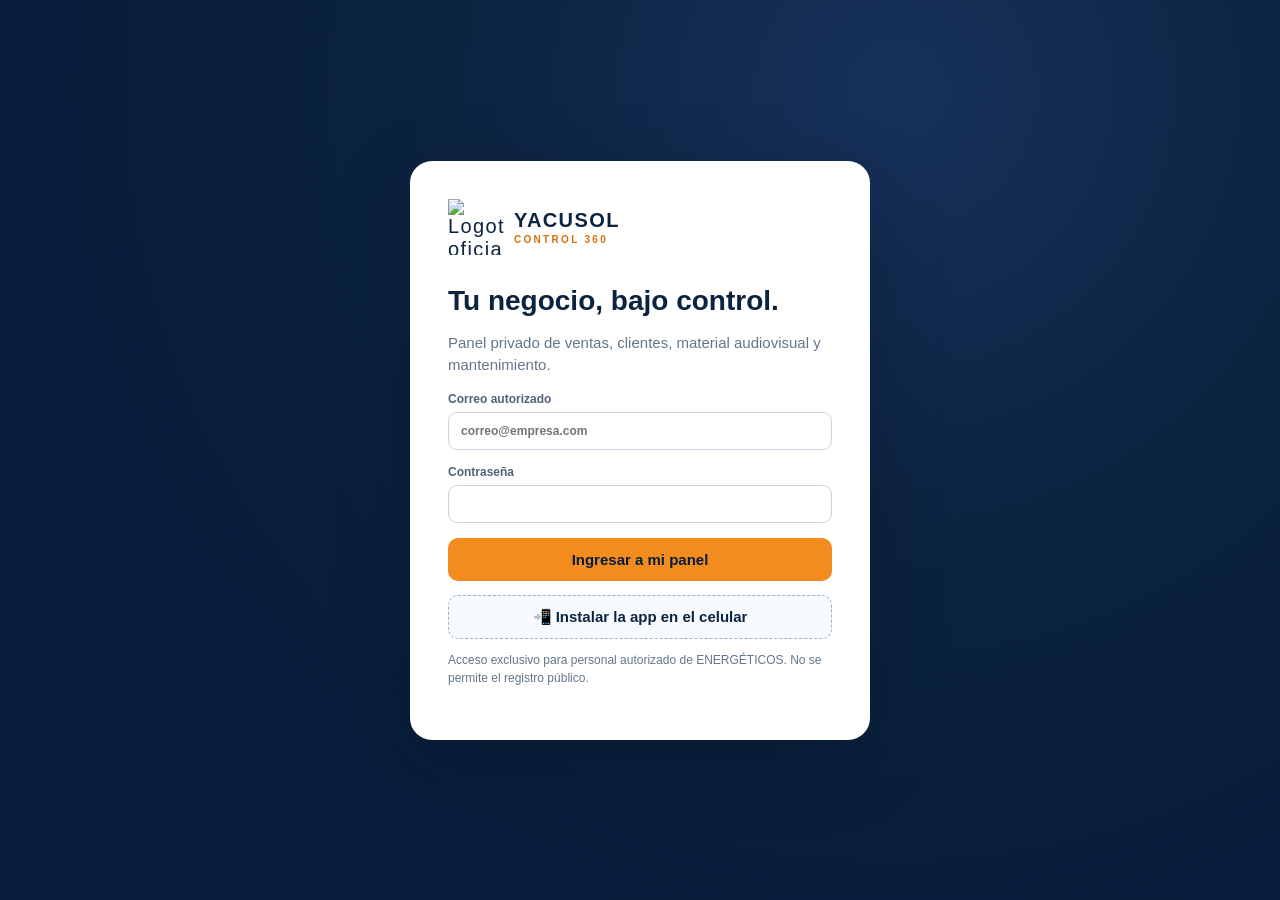
==== commit 64a0f730: "Control 360: mostrar logo oficial ENERGÉTICOS en acceso, navegación y resumen" ====
--- a/control360/index.html
+++ b/control360/index.html
@@ -5,7 +5,7 @@
   <meta name="viewport" content="width=device-width,initial-scale=1,viewport-fit=cover">
   <meta name="theme-color" content="#0C2340">
   <meta name="robots" content="noindex,nofollow">
-  <meta http-equiv="Content-Security-Policy" content="default-src 'self'; connect-src 'self' https://kdlthtyxsmcehxwgjkrn.supabase.co; img-src 'self' data: blob: https://kdlthtyxsmcehxwgjkrn.supabase.co; media-src 'self' blob: https://kdlthtyxsmcehxwgjkrn.supabase.co; script-src 'self'; style-src 'self'; object-src 'none'; base-uri 'none'; form-action 'self';">
+  <meta http-equiv="Content-Security-Policy" content="default-src 'self'; connect-src 'self' https://kdlthtyxsmcehxwgjkrn.supabase.co; img-src 'self' data: blob: https://kdlthtyxsmcehxwgjkrn.supabase.co https://energeticos2023.github.io; media-src 'self' blob: https://kdlthtyxsmcehxwgjkrn.supabase.co; script-src 'self'; style-src 'self'; object-src 'none'; base-uri 'none'; form-action 'self';">
   <title>YACUSOL Control 360 · Gestión privada</title>
   <link rel="manifest" href="./manifest.webmanifest">
   <link rel="icon" type="image/png" sizes="32x32" href="./icons/favicon-32.png">
@@ -16,12 +16,12 @@
   <meta name="apple-mobile-web-app-title" content="Control 360">
   <meta name="apple-mobile-web-app-status-bar-style" content="black">
   <meta name="application-name" content="Control 360">
-  <link rel="stylesheet" href="./styles.css?v=20261109-pwa1">
+  <link rel="stylesheet" href="./styles.css?v=20261110-identidad1">
 </head>
 <body>
   <div id="login" class="login-layout">
     <div class="login-card">
-      <div class="brand"><span class="brand-symbol" aria-hidden="true">▦</span><div><strong>YACUSOL</strong><small>CONTROL 360</small></div></div>
+      <div class="brand"><img class="brand-logo" src="https://energeticos2023.github.io/YACUSOL/assets/logo-energeticos.jpeg" alt="Logotipo oficial de ENERGÉTICOS" width="56" height="56" decoding="async"><div><strong>YACUSOL</strong><small>CONTROL 360</small></div></div>
       <h1>Tu negocio, bajo control.</h1>
       <p>Panel privado de ventas, clientes, material audiovisual y mantenimiento.</p>
       <form id="login-form" class="stack">
@@ -37,18 +37,18 @@
 
   <div id="app" class="app-shell" hidden>
     <aside class="sidebar" id="sidebar">
-      <div class="brand"><span class="brand-symbol" aria-hidden="true">▦</span><div><strong>YACUSOL</strong><small>CONTROL 360</small></div></div>
+      <div class="brand"><img class="brand-logo" src="https://energeticos2023.github.io/YACUSOL/assets/logo-energeticos.jpeg" alt="Logotipo oficial de ENERGÉTICOS" width="56" height="56" decoding="async"><div><strong>YACUSOL</strong><small>CONTROL 360</small></div></div>
       <p class="sidebar-label">CENTRO DE OPERACIONES</p>
       <nav class="nav" aria-label="Navegación">
-        <button data-tab="inicio" class="active">▦ <span>Resumen</span></button>
-        <button data-tab="prospectos">◉ <span>Prospectos</span></button>
-        <button data-tab="clientes">♧ <span>Mis clientes</span></button>
-        <button data-tab="cotizaciones">▤ <span>Cotizaciones</span></button>
-        <button data-tab="ventas">◈ <span>Ventas e instalaciones</span></button>
-        <button data-tab="media">▧ <span>Mi álbum de fotos y videos</span></button>
-        <button data-tab="ficha">◫ <span>Ficha / instalador y pruebas</span></button>
-        <button data-tab="mantenimiento">⚙ <span>Mantenimiento</span></button>
-        <button data-tab="campanas">✺ <span>Campañas</span></button>
+        <button data-tab="inicio" data-short="Inicio" class="active">▦ <span>Resumen</span></button>
+        <button data-tab="prospectos" data-short="Prospectos">◉ <span>Prospectos</span></button>
+        <button data-tab="clientes" data-short="Clientes">♧ <span>Mis clientes</span></button>
+        <button data-tab="cotizaciones" data-short="Cotizar">▤ <span>Cotizaciones</span></button>
+        <button data-tab="ventas" data-short="Ventas">◈ <span>Ventas e instalaciones</span></button>
+        <button data-tab="media" data-short="Álbum">▧ <span>Mi álbum de fotos y videos</span></button>
+        <button data-tab="ficha" data-short="Ficha">◫ <span>Ficha / instalador y pruebas</span></button>
+        <button data-tab="mantenimiento" data-short="Mantto.">⚙ <span>Mantenimiento</span></button>
+        <button data-tab="campanas" data-short="Campañas">✺ <span>Campañas</span></button>
       </nav>
       <div class="sidebar-bottom"><span id="user-label"></span><button id="logout" class="secondary">Cerrar sesión</button></div>
     </aside>
@@ -56,14 +56,14 @@
     <main class="main">
       <header class="topbar">
         <div><p class="eyebrow">ENERGÉTICOS · YACUSOL</p><h1 id="page-heading">Resumen del negocio</h1></div>
-        <div class="top-actions"><span class="private-tag">● Panel privado</span><button type="button" id="install-app" class="secondary install-top">📲 Instalar app</button><button id="refresh" class="secondary">↻ Actualizar</button></div>
+        <div class="top-actions"><span class="private-tag">● Panel privado</span><button type="button" id="install-app" class="secondary install-top" data-icon="📲" aria-label="Instalar app">📲 Instalar app</button><button id="refresh" class="secondary" data-icon="↻" aria-label="Actualizar">↻ Actualizar</button><button type="button" id="logout-mobile" class="secondary mobile-only">Salir</button></div>
       </header>
       <div id="global-message" class="notice" role="status" hidden></div>
 
       <section id="tab-inicio" class="tab-pane">
         <div class="hero">
           <div><p class="eyebrow">VISIÓN COMERCIAL</p><h2>De una consulta a un cliente para siempre.</h2><p>Conecta publicaciones reales, cotizaciones, ventas e instalaciones. Programa el mantenimiento y no pierdas ninguna oportunidad.</p></div>
-          <div class="hero-sun" aria-hidden="true">☀</div>
+          <div class="hero-brand"><img src="https://energeticos2023.github.io/YACUSOL/assets/logo-energeticos.jpeg" alt="ENERGÉTICOS · Servicios del sector eléctrico" width="176" height="120" decoding="async"></div>
         </div>
         <div class="kpi-grid">
           <article class="kpi"><span>Clientes registrados</span><strong id="kpi-clientes">—</strong><small>Fichas privadas</small></article>
@@ -523,6 +523,7 @@
     <div class="install-actions"><button type="button" id="install-show-all" class="secondary">Ver ambos sistemas</button><button type="button" id="install-close" class="primary">Entendido</button></div>
   </dialog>
   <script src="./pwa.js?v=20261109-pwa1" defer></script>
+  <script src="./movil.js?v=20261110-movil1" defer></script>
   <script src="./app.js?v=20261108-instalador2" defer></script>
 </body>
 </html>
--- a/control360/styles.css
+++ b/control360/styles.css
@@ -141,3 +141,105 @@
 .install-actions{display:flex;justify-content:space-between;gap:10px;margin-top:16px}
 @media(max-width:460px){.install-top{padding:8px 10px;font-size:12px}}
 @media print{.install-button,.install-top,.install-dialog{display:none!important}}
+
+/* ===== Diseño de app para celulares (≤ 860 px) =====
+   El menú lateral pasa a barra inferior fija, la cabecera queda fija arriba,
+   textos legibles sin zoom (16 px base) y botones cómodos para el dedo. */
+.mobile-only{display:none!important}
+@media(max-width:860px){
+  :root{font-size:16px}
+  html,body{overflow-x:hidden;-webkit-text-size-adjust:100%}
+  body{background:#f3f7fc}
+  button,a,select,input,label{touch-action:manipulation;-webkit-tap-highlight-color:transparent}
+  .mobile-only{display:inline-flex!important}
+
+  /* Estructura: una sola columna y nada más ancho que la pantalla */
+  .app-shell{display:block;min-height:100vh}
+  .main{padding:0 14px calc(92px + env(safe-area-inset-bottom));max-width:100%;min-width:0}
+  .tab-pane,.panel,.two-col,.form-grid,.records,.kpi-grid,.hero{min-width:0;max-width:100%}
+
+  /* Barra de navegación inferior */
+  .sidebar{position:fixed;left:0;right:0;bottom:0;z-index:60;display:block;padding:6px 4px calc(6px + env(safe-area-inset-bottom));background:#061c3a;box-shadow:0 -6px 24px #061c3a40}
+  .sidebar .brand,.sidebar-label,.sidebar-bottom{display:none!important}
+  .sidebar:after{content:"";position:absolute;top:0;right:0;bottom:0;width:26px;pointer-events:none;background:linear-gradient(90deg,#061c3a00,#061c3a)}
+  .nav{display:flex;flex-wrap:nowrap;overflow-x:auto;gap:2px;width:100%;scrollbar-width:none;-webkit-overflow-scrolling:touch;scroll-snap-type:x proximity}
+  .nav::-webkit-scrollbar{display:none}
+  .nav button{flex:0 0 auto;min-width:70px;flex-direction:column;justify-content:center;gap:4px;padding:7px 6px 6px;border:0!important;border-radius:12px;font-size:20px;line-height:1;color:#9fb4cc;text-align:center;scroll-snap-align:start}
+  .nav button span{display:none}
+  .nav button:after{content:attr(data-short);font-size:11.5px;font-weight:700;letter-spacing:.01em;line-height:1.1;white-space:nowrap}
+  .nav button.active{background:#16315b;color:#fff;box-shadow:inset 0 3px 0 #f28c1e}
+
+  /* Cabecera fija tipo app */
+  .topbar{position:sticky;top:0;z-index:50;margin:0 -14px 14px;padding:calc(10px + env(safe-area-inset-top)) 14px 10px;background:#0c2340;color:#fff;align-items:center!important;gap:10px;box-shadow:0 4px 18px #061c3a33}
+  .topbar>div:first-child{min-width:0;flex:1}
+  .topbar .eyebrow{font-size:10px;color:#f2a54a;letter-spacing:.12em}
+  .topbar h1{font-size:18px!important;margin:2px 0 0;color:#fff;white-space:nowrap;overflow:hidden;text-overflow:ellipsis}
+  .top-actions{gap:6px;flex:0 0 auto}
+  .private-tag{display:none}
+  .top-actions button{min-height:40px;border-radius:10px;border:1px solid #2c4a70;background:#16315b;color:#fff;padding:0 11px;font-size:14px;font-weight:700}
+  .top-actions button{display:inline-flex;align-items:center;justify-content:center}
+  .top-actions button[data-icon]{font-size:0;width:40px;padding:0}
+  .top-actions button[data-icon]:before{content:attr(data-icon);font-size:19px;line-height:1}
+
+  /* Tipografía legible sin zoom */
+  .eyebrow{font-size:11px}
+  .section-head{display:block;margin:4px 0 14px}
+  .section-head h2{display:none}
+  .section-head p{font-size:14px;line-height:1.45}
+  .panel{padding:16px;border-radius:14px}
+  .panel h3{font-size:17px;margin-bottom:14px}
+  .muted,.note,.small,.notice{font-size:14px}
+  .form-grid,.two-col{grid-template-columns:1fr!important;gap:12px}
+  .form-grid .wide{grid-column:auto}
+  .form-grid label,.stack label{font-size:14px;gap:7px}
+  input,select,textarea{font-size:16px!important;min-height:46px;padding:11px 12px;border-radius:10px}
+  textarea{min-height:96px}
+  .check{font-size:14px!important}
+  .tab-pane label{font-size:14px}
+  .tab-pane small{font-size:13px}
+  .check input{min-height:0}
+  button.primary,button.secondary{min-height:46px;font-size:15px}
+  form button.primary{width:100%}
+
+  /* Tarjetas y listas: sin desplazamiento interno ni desbordes */
+  .records>*,.record>*,.panel>*,.two-col>*{min-width:0;max-width:100%}
+  .panel-title{flex-wrap:wrap;align-items:flex-start}
+  .pill{white-space:normal;line-height:1.35;border-radius:10px}
+  .section-head .status-label{display:inline-block;margin-top:10px}
+  .maintenance-actions{display:flex;flex-wrap:wrap;gap:8px}
+  .maintenance-actions>*{flex:1 1 140px;min-width:0;text-align:center}
+  .records,.client-directory{max-height:none!important;overflow:visible}
+  .record{padding:14px;gap:8px}
+  .record strong{font-size:15px}
+  .record p{font-size:14px;line-height:1.45}
+  .record button,.records select{font-size:14px;min-height:40px;padding:8px 12px}
+  .pill{font-size:12px;padding:5px 9px}
+  .status-label{font-size:13px}
+
+  /* Resumen compacto */
+  .hero{padding:16px 18px;border-radius:16px}
+  .hero h2{font-size:19px;margin:6px 0 0}
+  .hero p:not(.eyebrow),.hero-sun{display:none}
+  .kpi-grid{grid-template-columns:repeat(2,minmax(0,1fr))!important;gap:10px;margin:14px 0}
+  .kpi{padding:14px;gap:6px;border-radius:13px}
+  .kpi span{font-size:13px}
+  .kpi strong{font-size:26px}
+  .kpi small{font-size:12px}
+  .funnel-item{font-size:13px}
+  .funnel-label{width:88px}
+
+  /* Álbum, mantenimiento y cotización */
+  .album-grid{grid-template-columns:repeat(2,minmax(0,1fr));gap:10px}
+  .album-details strong{font-size:14px}
+  .album-details p{font-size:12.5px}
+  .album-details button,.maintenance-actions button,.contact-action{font-size:14px;min-height:42px}
+  .album-filter{display:grid;justify-content:stretch;font-size:14px}
+  .album-filter select{width:100%}
+  #quote-preview-content{overflow-x:auto;-webkit-overflow-scrolling:touch}
+
+  /* Acceso */
+  .login-layout{padding:16px;align-items:start;padding-top:calc(28px + env(safe-area-inset-top))}
+  .login-card{padding:24px;border-radius:20px}
+  .login-card h1{font-size:25px;margin-top:24px}
+}
+@media print{.sidebar,.topbar,.mobile-only{display:none!important}}
